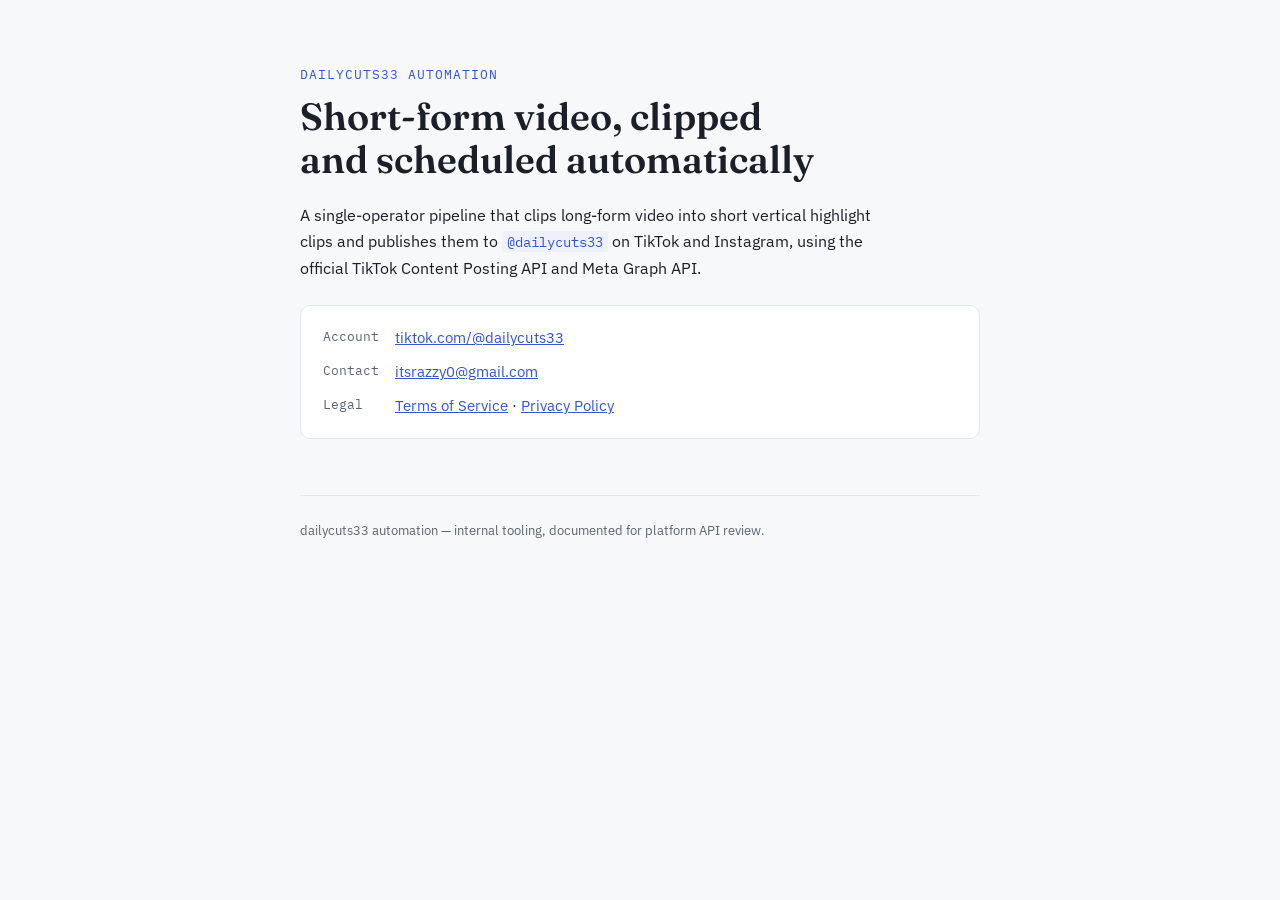
==== index.html @ b21ef155 "Initial site: ToS, Privacy Policy for dailycuts33 automation" ====
<!DOCTYPE html>
<html lang="en">
<head>
<meta charset="UTF-8">
<meta name="viewport" content="width=device-width, initial-scale=1.0">
<title>dailycuts33 automation</title>
<link rel="preconnect" href="https://fonts.googleapis.com">
<link rel="preconnect" href="https://fonts.gstatic.com" crossorigin>
<link href="https://fonts.googleapis.com/css2?family=Fraunces:opsz,wght@9..144,400;9..144,500;9..144,600&family=IBM+Plex+Sans:wght@400;500;600&family=IBM+Plex+Mono:wght@400;500&display=swap" rel="stylesheet">
<style>
  :root{
    --bg:#F7F8FA; --surface:#FFFFFF; --text:#1B1F27; --text-muted:#5B6472;
    --border:#E3E6EC; --accent:#3454D1; --accent-soft:#EEF1FC;
  }
  @media (prefers-color-scheme: dark){
    :root:not([data-theme="light"]){
      --bg:#0F1115; --surface:#171A21; --text:#E7E9ED; --text-muted:#9AA3B2;
      --border:#262B35; --accent:#6C8CFF; --accent-soft:#1B2233;
    }
  }
  :root[data-theme="dark"]{
    --bg:#0F1115; --surface:#171A21; --text:#E7E9ED; --text-muted:#9AA3B2;
    --border:#262B35; --accent:#6C8CFF; --accent-soft:#1B2233;
  }
  *{box-sizing:border-box;}
  body{
    background:var(--bg); color:var(--text); margin:0;
    font-family:"IBM Plex Sans", ui-sans-serif, system-ui, sans-serif;
    line-height:1.65; font-size:16px;
    display:flex; justify-content:center;
    padding:64px 24px 96px;
  }
  main{max-width:680px; width:100%;}
  .eyebrow{
    font-family:"IBM Plex Mono", ui-monospace, monospace;
    font-size:12.5px; letter-spacing:0.08em; text-transform:uppercase;
    color:var(--accent); margin:0 0 10px;
  }
  h1{
    font-family:"Fraunces", Georgia, serif;
    font-weight:600; font-optical-sizing:auto;
    font-size:clamp(28px, 5vw, 38px); line-height:1.15;
    margin:0 0 20px; text-wrap:balance;
  }
  p{color:var(--text); font-size:16px; max-width:60ch; margin:0 0 16px;}
  .card{
    background:var(--surface); border:1px solid var(--border);
    border-radius:10px; padding:20px 22px; margin-top:24px;
  }
  .card dl{display:grid; grid-template-columns:auto 1fr; gap:10px 16px; margin:0;}
  .card dt{
    font-family:"IBM Plex Mono", ui-monospace, monospace;
    font-size:13px; color:var(--text-muted);
  }
  .card dd{margin:0; font-size:14.5px;}
  .card dd a{color:var(--accent);}
  code{
    font-family:"IBM Plex Mono", ui-monospace, monospace;
    font-size:0.9em; background:var(--accent-soft); color:var(--accent);
    padding:1px 5px; border-radius:3px;
  }
  footer{
    margin-top:56px; padding-top:24px; border-top:1px solid var(--border);
    font-size:13px; color:var(--text-muted);
  }
</style>
</head>
<body>
<main>
  <p class="eyebrow">dailycuts33 automation</p>
  <h1>Short-form video, clipped and scheduled automatically</h1>
  <p>
    A single-operator pipeline that clips long-form video into short vertical
    highlight clips and publishes them to <code>@dailycuts33</code> on TikTok
    and Instagram, using the official TikTok Content Posting API and Meta
    Graph API.
  </p>
  <div class="card">
    <dl>
      <dt>Account</dt><dd><a href="https://www.tiktok.com/@dailycuts33">tiktok.com/@dailycuts33</a></dd>
      <dt>Contact</dt><dd><a href="mailto:itsrazzy0@gmail.com">itsrazzy0@gmail.com</a></dd>
      <dt>Legal</dt><dd><a href="tos.html">Terms of Service</a> · <a href="privacy.html">Privacy Policy</a></dd>
    </dl>
  </div>
  <footer>dailycuts33 automation — internal tooling, documented for platform API review.</footer>
</main>
</body>
</html>
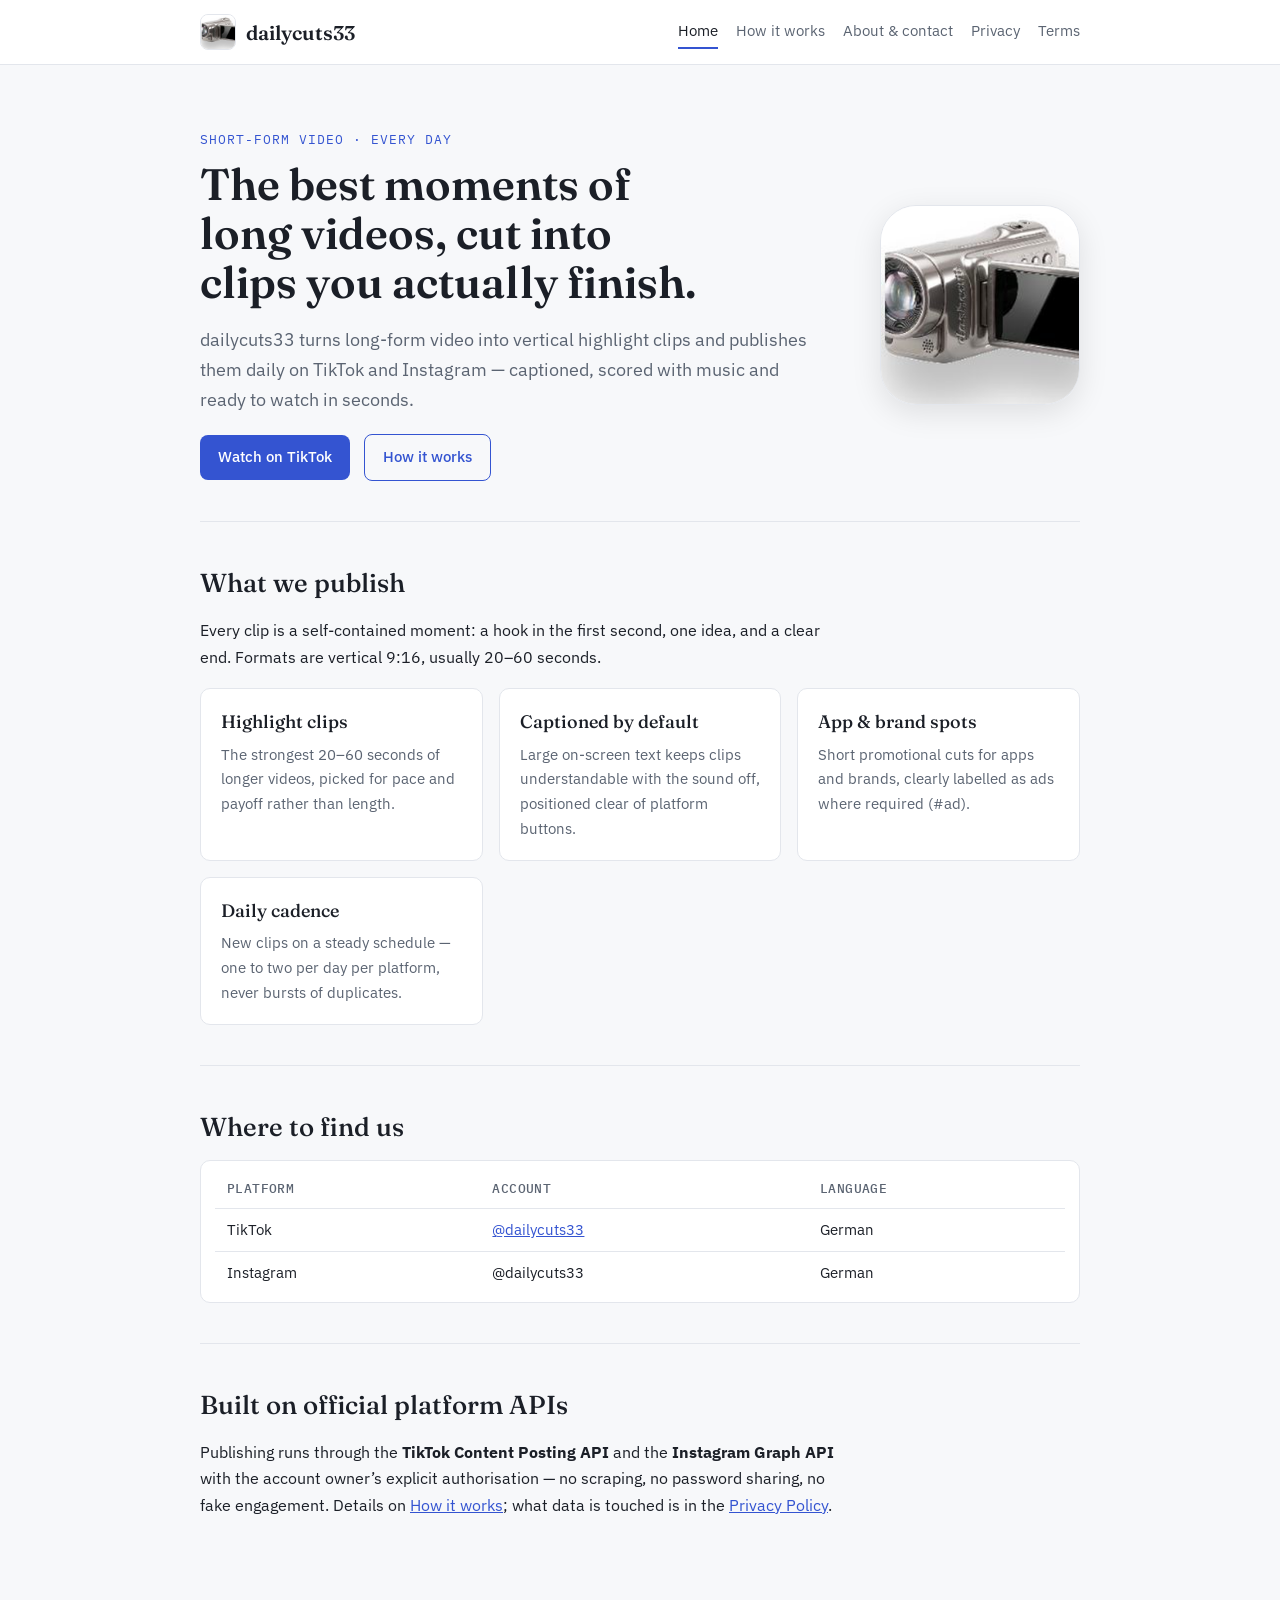
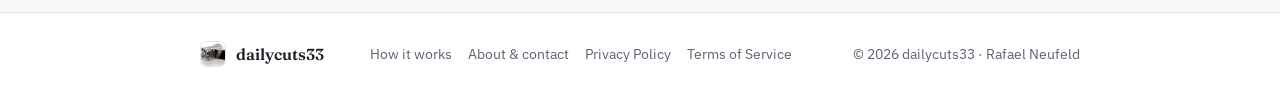
==== commit cf659b27: "Website ausgebaut fuer TikTok-Review: Icon/Favicon, Startseite, How it works, About, Navigation Co-A" ====
--- a/index.html
+++ b/index.html
@@ -3,86 +3,70 @@
 <head>
 <meta charset="UTF-8">
 <meta name="viewport" content="width=device-width, initial-scale=1.0">
-<title>dailycuts33 automation</title>
+<title>dailycuts33 – daily short-form video highlights</title>
+<meta name="description" content="dailycuts33 publishes daily short-form highlight clips on TikTok and Instagram, cut from long-form video.">
+<meta property="og:type" content="website">
+<meta property="og:site_name" content="dailycuts33">
+<meta property="og:title" content="dailycuts33 – daily short-form video highlights">
+<meta property="og:description" content="dailycuts33 publishes daily short-form highlight clips on TikTok and Instagram, cut from long-form video.">
+<meta property="og:image" content="https://itsrazzy0.github.io/dailycuts33-site/assets/icon-512.png">
+<meta property="og:url" content="https://itsrazzy0.github.io/dailycuts33-site/">
+<meta name="theme-color" content="#3454D1">
+<link rel="icon" href="favicon.ico" sizes="any">
+<link rel="icon" type="image/png" sizes="32x32" href="assets/favicon-32.png">
+<link rel="icon" type="image/png" sizes="16x16" href="assets/favicon-16.png">
+<link rel="apple-touch-icon" href="assets/apple-touch-icon.png">
 <link rel="preconnect" href="https://fonts.googleapis.com">
 <link rel="preconnect" href="https://fonts.gstatic.com" crossorigin>
 <link href="https://fonts.googleapis.com/css2?family=Fraunces:opsz,wght@9..144,400;9..144,500;9..144,600&family=IBM+Plex+Sans:wght@400;500;600&family=IBM+Plex+Mono:wght@400;500&display=swap" rel="stylesheet">
-<style>
-  :root{
-    --bg:#F7F8FA; --surface:#FFFFFF; --text:#1B1F27; --text-muted:#5B6472;
-    --border:#E3E6EC; --accent:#3454D1; --accent-soft:#EEF1FC;
-  }
-  @media (prefers-color-scheme: dark){
-    :root:not([data-theme="light"]){
-      --bg:#0F1115; --surface:#171A21; --text:#E7E9ED; --text-muted:#9AA3B2;
-      --border:#262B35; --accent:#6C8CFF; --accent-soft:#1B2233;
-    }
-  }
-  :root[data-theme="dark"]{
-    --bg:#0F1115; --surface:#171A21; --text:#E7E9ED; --text-muted:#9AA3B2;
-    --border:#262B35; --accent:#6C8CFF; --accent-soft:#1B2233;
-  }
-  *{box-sizing:border-box;}
-  body{
-    background:var(--bg); color:var(--text); margin:0;
-    font-family:"IBM Plex Sans", ui-sans-serif, system-ui, sans-serif;
-    line-height:1.65; font-size:16px;
-    display:flex; justify-content:center;
-    padding:64px 24px 96px;
-  }
-  main{max-width:680px; width:100%;}
-  .eyebrow{
-    font-family:"IBM Plex Mono", ui-monospace, monospace;
-    font-size:12.5px; letter-spacing:0.08em; text-transform:uppercase;
-    color:var(--accent); margin:0 0 10px;
-  }
-  h1{
-    font-family:"Fraunces", Georgia, serif;
-    font-weight:600; font-optical-sizing:auto;
-    font-size:clamp(28px, 5vw, 38px); line-height:1.15;
-    margin:0 0 20px; text-wrap:balance;
-  }
-  p{color:var(--text); font-size:16px; max-width:60ch; margin:0 0 16px;}
-  .card{
-    background:var(--surface); border:1px solid var(--border);
-    border-radius:10px; padding:20px 22px; margin-top:24px;
-  }
-  .card dl{display:grid; grid-template-columns:auto 1fr; gap:10px 16px; margin:0;}
-  .card dt{
-    font-family:"IBM Plex Mono", ui-monospace, monospace;
-    font-size:13px; color:var(--text-muted);
-  }
-  .card dd{margin:0; font-size:14.5px;}
-  .card dd a{color:var(--accent);}
-  code{
-    font-family:"IBM Plex Mono", ui-monospace, monospace;
-    font-size:0.9em; background:var(--accent-soft); color:var(--accent);
-    padding:1px 5px; border-radius:3px;
-  }
-  footer{
-    margin-top:56px; padding-top:24px; border-top:1px solid var(--border);
-    font-size:13px; color:var(--text-muted);
-  }
-</style>
+<link rel="stylesheet" href="assets/site.css">
 </head>
 <body>
+<header class="site-header"><div class="wrap"><a class="brand" href="index.html"><img src="assets/icon-192.png" alt="dailycuts33 logo" width="36" height="36"><span>dailycuts33</span></a><nav class="site-nav" aria-label="Main"><a href="index.html" aria-current="page">Home</a><a href="how-it-works.html">How it works</a><a href="about.html">About & contact</a><a href="privacy.html">Privacy</a><a href="tos.html">Terms</a></nav></div></header>
 <main>
-  <p class="eyebrow">dailycuts33 automation</p>
-  <h1>Short-form video, clipped and scheduled automatically</h1>
-  <p>
-    A single-operator pipeline that clips long-form video into short vertical
-    highlight clips and publishes them to <code>@dailycuts33</code> on TikTok
-    and Instagram, using the official TikTok Content Posting API and Meta
-    Graph API.
-  </p>
-  <div class="card">
-    <dl>
-      <dt>Account</dt><dd><a href="https://www.tiktok.com/@dailycuts33">tiktok.com/@dailycuts33</a></dd>
-      <dt>Contact</dt><dd><a href="mailto:itsrazzy0@gmail.com">itsrazzy0@gmail.com</a></dd>
-      <dt>Legal</dt><dd><a href="tos.html">Terms of Service</a> · <a href="privacy.html">Privacy Policy</a></dd>
-    </dl>
-  </div>
-  <footer>dailycuts33 automation — internal tooling, documented for platform API review.</footer>
+<div class="wrap">
+  <section class="hero"><div class="hero-grid">
+    <div>
+      <p class="eyebrow">Short-form video &middot; every day</p>
+      <h1>The best moments of long videos, cut into clips you actually finish.</h1>
+      <p class="lead">dailycuts33 turns long-form video into vertical highlight clips and publishes them
+      daily on TikTok and Instagram &mdash; captioned, scored with music and ready to watch in seconds.</p>
+      <a class="btn" href="https://www.tiktok.com/@dailycuts33">Watch on TikTok</a>
+      <a class="btn secondary" href="how-it-works.html">How it works</a>
+    </div>
+    <img class="hero-icon" src="assets/icon-512.png" alt="dailycuts33 app icon" width="200" height="200">
+  </div></section>
+
+  <section class="block">
+    <h2>What we publish</h2>
+    <p>Every clip is a self-contained moment: a hook in the first second, one idea, and a clear end.
+    Formats are vertical 9:16, usually 20&ndash;60 seconds.</p>
+    <div class="grid">
+      <div class="card"><h3>Highlight clips</h3><p>The strongest 20&ndash;60 seconds of longer videos, picked for pace and payoff rather than length.</p></div>
+      <div class="card"><h3>Captioned by default</h3><p>Large on-screen text keeps clips understandable with the sound off, positioned clear of platform buttons.</p></div>
+      <div class="card"><h3>App &amp; brand spots</h3><p>Short promotional cuts for apps and brands, clearly labelled as ads where required (#ad).</p></div>
+      <div class="card"><h3>Daily cadence</h3><p>New clips on a steady schedule &mdash; one to two per day per platform, never bursts of duplicates.</p></div>
+    </div>
+  </section>
+
+  <section class="block">
+    <h2>Where to find us</h2>
+    <div class="table-wrap"><table>
+      <tr><th>Platform</th><th>Account</th><th>Language</th></tr>
+      <tr><td>TikTok</td><td><a href="https://www.tiktok.com/@dailycuts33">@dailycuts33</a></td><td>German</td></tr>
+      <tr><td>Instagram</td><td>@dailycuts33</td><td>German</td></tr>
+    </table></div>
+  </section>
+
+  <section class="block">
+    <h2>Built on official platform APIs</h2>
+    <p>Publishing runs through the <b>TikTok Content Posting API</b> and the <b>Instagram Graph API</b>
+    with the account owner&rsquo;s explicit authorisation &mdash; no scraping, no password sharing, no fake engagement.
+    Details on <a href="how-it-works.html">How it works</a>; what data is touched is in the
+    <a href="privacy.html">Privacy Policy</a>.</p>
+  </section>
+</div>
 </main>
+<footer class="site-footer"><div class="wrap"><a class="brand" href="index.html"><img src="assets/icon-192.png" alt="" width="26" height="26"><span>dailycuts33</span></a><nav aria-label="Footer"><a href="how-it-works.html">How it works</a><a href="about.html">About &amp; contact</a><a href="privacy.html">Privacy Policy</a><a href="tos.html">Terms of Service</a></nav><span>&copy; 2026 dailycuts33 &middot; Rafael Neufeld</span></div></footer>
 </body>
 </html>
--- a/assets/site.css
+++ b/assets/site.css
@@ -0,0 +1,100 @@
+:root{
+  --bg:#F7F8FA; --surface:#FFFFFF; --text:#1B1F27; --text-muted:#5B6472;
+  --border:#E3E6EC; --accent:#3454D1; --accent-soft:#EEF1FC;
+}
+@media (prefers-color-scheme: dark){
+  :root:not([data-theme="light"]){
+    --bg:#0F1115; --surface:#171A21; --text:#E7E9ED; --text-muted:#9AA3B2;
+    --border:#262B35; --accent:#6C8CFF; --accent-soft:#1B2233;
+  }
+}
+:root[data-theme="dark"]{
+  --bg:#0F1115; --surface:#171A21; --text:#E7E9ED; --text-muted:#9AA3B2;
+  --border:#262B35; --accent:#6C8CFF; --accent-soft:#1B2233;
+}
+*{box-sizing:border-box;}
+html{scroll-behavior:smooth;}
+body{
+  background:var(--bg); color:var(--text); margin:0;
+  font-family:"IBM Plex Sans", ui-sans-serif, system-ui, sans-serif;
+  line-height:1.65; font-size:16px;
+}
+a{color:var(--accent);}
+.wrap{max-width:920px; margin:0 auto; padding:0 20px;}
+
+/* header / nav */
+.site-header{border-bottom:1px solid var(--border); background:var(--surface);}
+.site-header .wrap{display:flex; align-items:center; justify-content:space-between; gap:16px; flex-wrap:wrap; padding-top:14px; padding-bottom:14px;}
+.brand{display:flex; align-items:center; gap:10px; text-decoration:none; color:var(--text);}
+.brand img{width:36px; height:36px; border-radius:8px; object-fit:cover; border:1px solid var(--border);}
+.brand span{font-family:"Fraunces", Georgia, serif; font-weight:600; font-size:20px;}
+nav.site-nav{display:flex; gap:4px 18px; flex-wrap:wrap; font-size:14.5px;}
+nav.site-nav a{color:var(--text-muted); text-decoration:none; padding:4px 0; border-bottom:2px solid transparent;}
+nav.site-nav a:hover{color:var(--text);}
+nav.site-nav a[aria-current="page"]{color:var(--text); border-bottom-color:var(--accent);}
+
+/* hero */
+.hero{padding:64px 0 40px;}
+.hero-grid{display:grid; grid-template-columns:1fr 200px; gap:40px; align-items:center;}
+.hero img.hero-icon{width:200px; height:200px; border-radius:36px; object-fit:cover; border:1px solid var(--border); box-shadow:0 8px 30px rgba(0,0,0,.10);}
+.eyebrow{
+  font-family:"IBM Plex Mono", ui-monospace, monospace;
+  font-size:12.5px; letter-spacing:0.08em; text-transform:uppercase;
+  color:var(--accent); margin:0 0 10px;
+}
+h1{
+  font-family:"Fraunces", Georgia, serif; font-weight:600; font-optical-sizing:auto;
+  font-size:clamp(30px, 5.5vw, 44px); line-height:1.12; margin:0 0 18px; text-wrap:balance;
+}
+h2{font-family:"Fraunces", Georgia, serif; font-weight:500; font-size:26px; margin:0 0 12px;}
+h3{font-family:"Fraunces", Georgia, serif; font-weight:500; font-size:18px; margin:0 0 6px;}
+p{margin:0 0 14px; max-width:64ch;}
+.lead{font-size:18px; color:var(--text-muted); max-width:56ch;}
+.btn{
+  display:inline-block; background:var(--accent); color:#fff; text-decoration:none;
+  padding:10px 18px; border-radius:8px; font-weight:500; font-size:15px; margin:6px 10px 0 0;
+}
+.btn.secondary{background:transparent; color:var(--accent); border:1px solid var(--accent);}
+
+/* sections */
+section.block{padding:40px 0; border-top:1px solid var(--border);}
+.grid{display:grid; grid-template-columns:repeat(auto-fit, minmax(240px, 1fr)); gap:16px; margin-top:18px;}
+.card{background:var(--surface); border:1px solid var(--border); border-radius:10px; padding:18px 20px;}
+.card p{font-size:15px; color:var(--text-muted); margin:0;}
+.steps{counter-reset:step; list-style:none; padding:0; margin:18px 0 0; display:grid; gap:14px;}
+.steps li{counter-increment:step; background:var(--surface); border:1px solid var(--border); border-radius:10px; padding:16px 20px 16px 64px; position:relative;}
+.steps li::before{
+  content:counter(step); position:absolute; left:20px; top:14px;
+  font-family:"IBM Plex Mono", ui-monospace, monospace; font-size:13px; font-weight:500;
+  color:var(--accent); background:var(--accent-soft); border-radius:6px; padding:2px 9px;
+}
+.steps li p{margin:4px 0 0; font-size:15px; color:var(--text-muted);}
+code{
+  font-family:"IBM Plex Mono", ui-monospace, monospace; font-size:0.9em;
+  background:var(--accent-soft); color:var(--accent); padding:1px 5px; border-radius:3px;
+}
+table{width:100%; border-collapse:collapse; font-size:14.5px;}
+th,td{text-align:left; padding:9px 12px; border-bottom:1px solid var(--border); vertical-align:top;}
+th{font-family:"IBM Plex Mono", ui-monospace, monospace; font-weight:500; font-size:12.5px; letter-spacing:.03em; text-transform:uppercase; color:var(--text-muted);}
+tr:last-child td{border-bottom:none;}
+.table-wrap{overflow-x:auto; border:1px solid var(--border); border-radius:10px; background:var(--surface); padding:8px 14px;}
+details{background:var(--surface); border:1px solid var(--border); border-radius:10px; padding:12px 18px; margin-top:12px;}
+summary{cursor:pointer; font-weight:500;}
+details p{margin:10px 0 2px; color:var(--text-muted); font-size:15px;}
+dl.facts{display:grid; grid-template-columns:auto 1fr; gap:8px 18px; margin:0;}
+dl.facts dt{font-family:"IBM Plex Mono", ui-monospace, monospace; font-size:13px; color:var(--text-muted);}
+dl.facts dd{margin:0; font-size:15px;}
+
+/* footer */
+.site-footer{border-top:1px solid var(--border); background:var(--surface); margin-top:40px; padding:28px 0; font-size:14px; color:var(--text-muted);}
+.site-footer .wrap{display:flex; justify-content:space-between; gap:16px; flex-wrap:wrap; align-items:center;}
+.site-footer nav a{color:var(--text-muted); margin-right:16px; text-decoration:none;}
+.site-footer nav a:hover{color:var(--text);}
+.site-footer .brand img{width:26px; height:26px; border-radius:6px;}
+.site-footer .brand span{font-size:16px;}
+
+@media (max-width:680px){
+  .hero{padding-top:36px;}
+  .hero-grid{grid-template-columns:1fr;}
+  .hero img.hero-icon{width:112px; height:112px; border-radius:22px; order:-1;}
+}
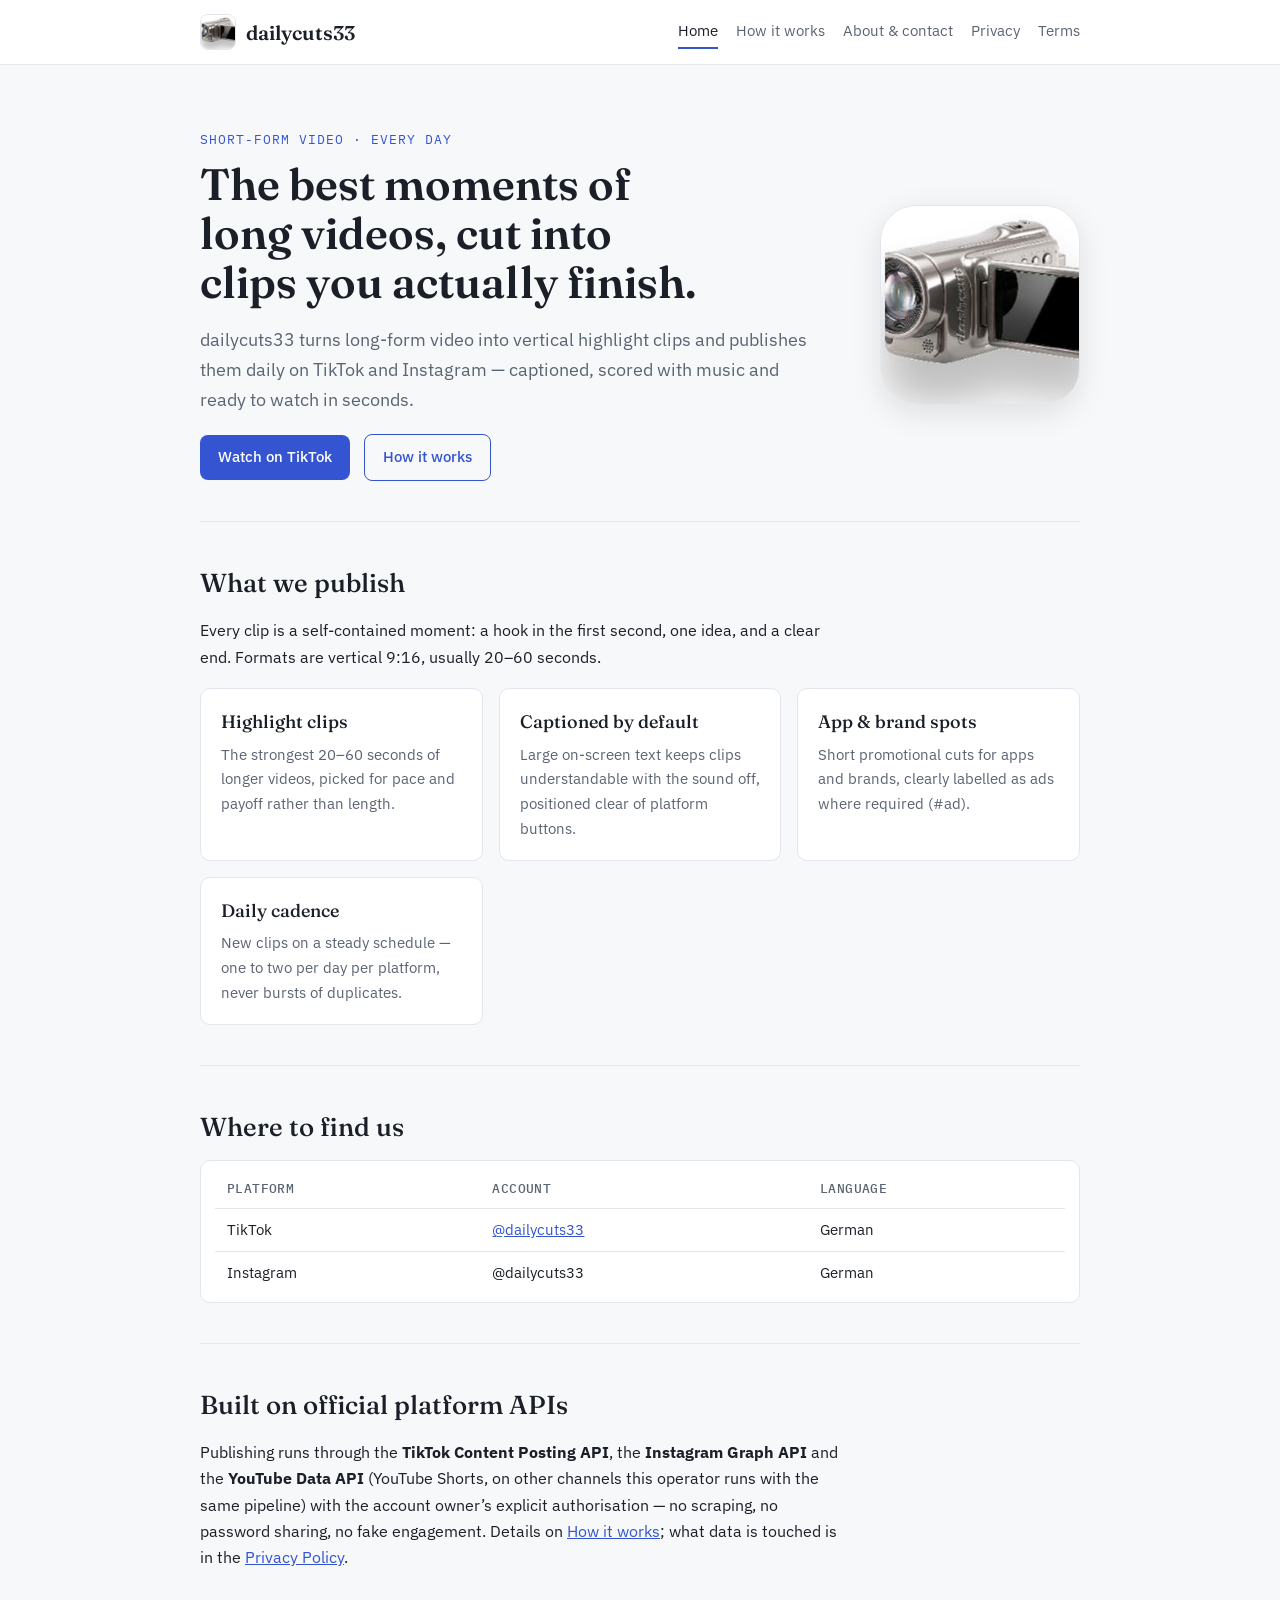
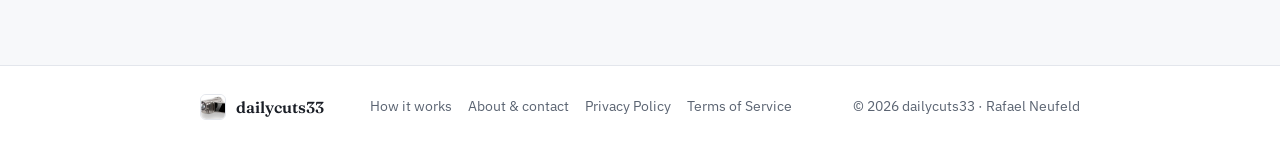
==== commit 2f300176: "Add YouTube Data API mention to homepage for API audit evidence Co-Authored-By: Claude Sonnet 5 <nor" ====
--- a/index.html
+++ b/index.html
@@ -60,7 +60,8 @@
 
   <section class="block">
     <h2>Built on official platform APIs</h2>
-    <p>Publishing runs through the <b>TikTok Content Posting API</b> and the <b>Instagram Graph API</b>
+    <p>Publishing runs through the <b>TikTok Content Posting API</b>, the <b>Instagram Graph API</b> and the
+    <b>YouTube Data API</b> (YouTube Shorts, on other channels this operator runs with the same pipeline)
     with the account owner&rsquo;s explicit authorisation &mdash; no scraping, no password sharing, no fake engagement.
     Details on <a href="how-it-works.html">How it works</a>; what data is touched is in the
     <a href="privacy.html">Privacy Policy</a>.</p>
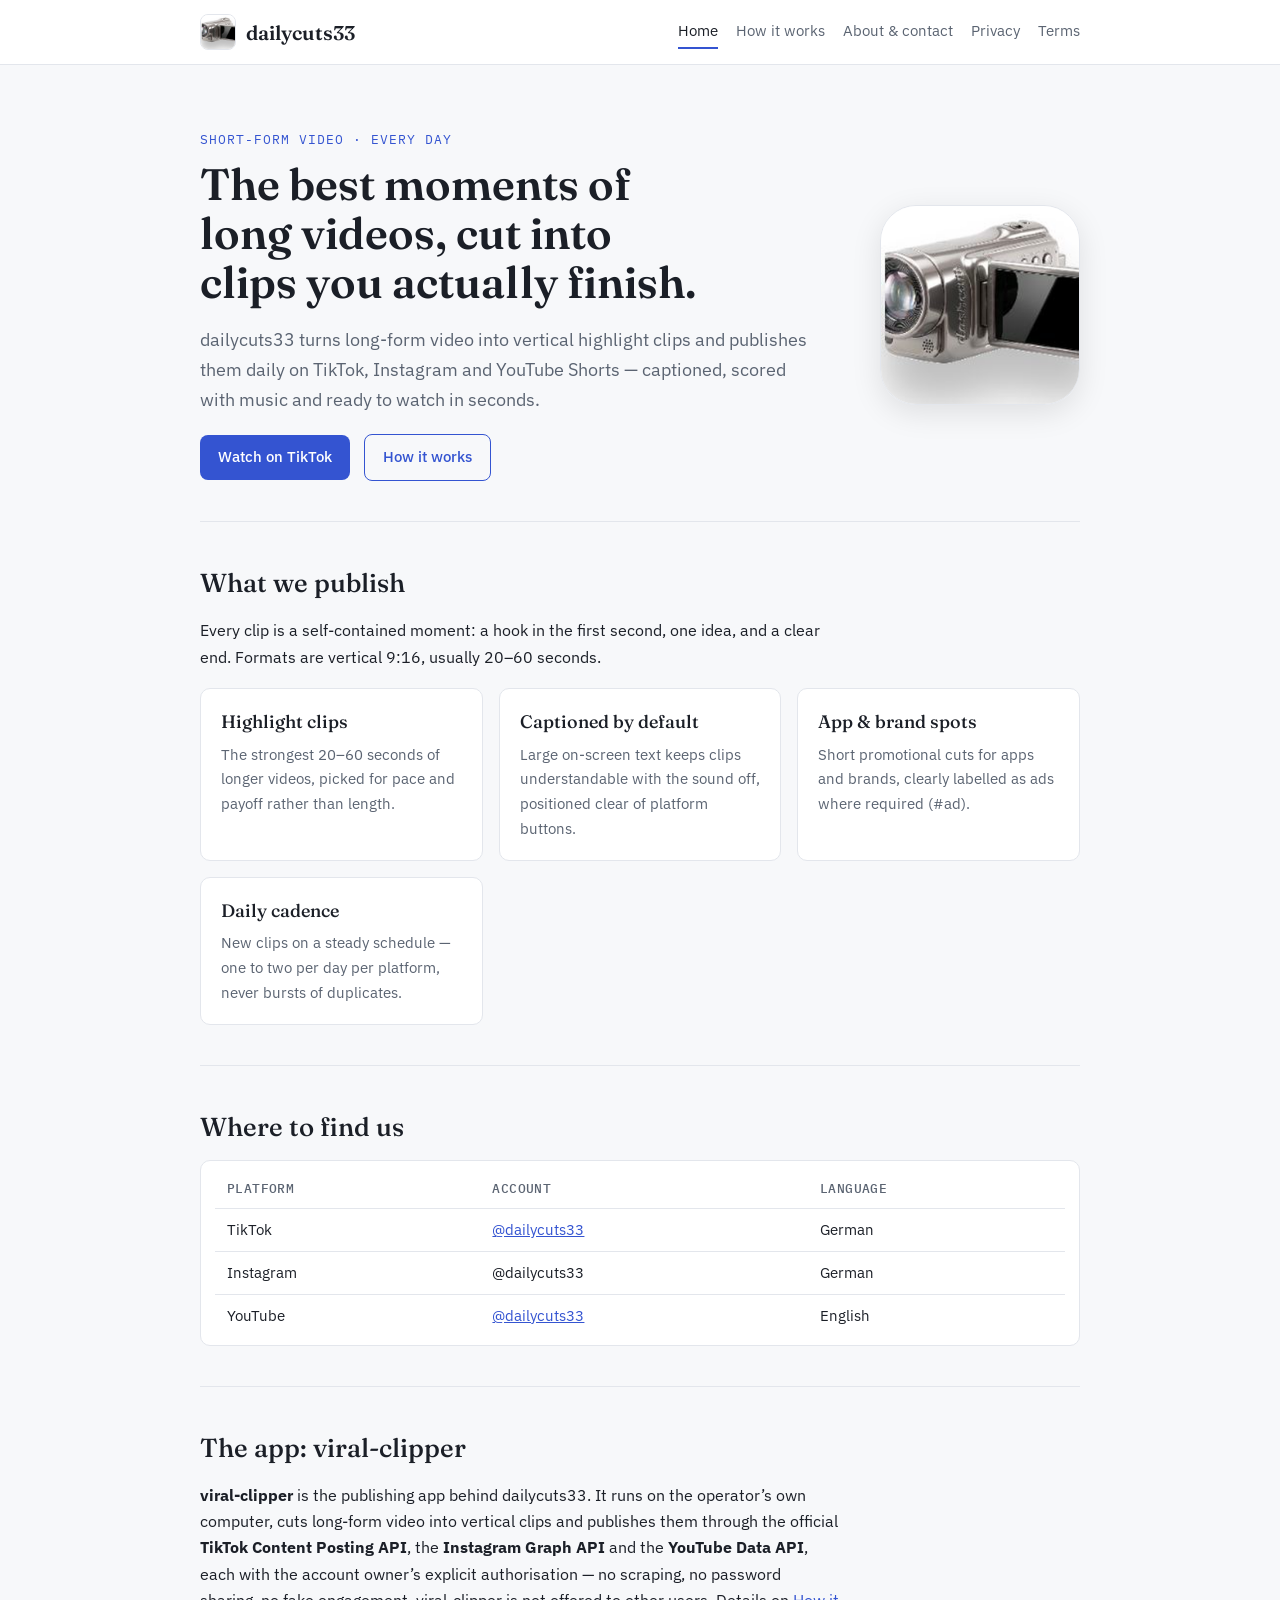
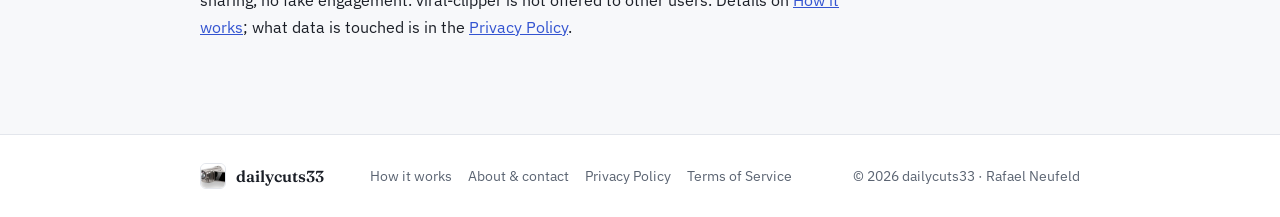
==== commit 6b3ce487: "Name the publishing app (viral-clipper) on homepage, privacy and terms Google's OAuth branding check" ====
--- a/index.html
+++ b/index.html
@@ -30,7 +30,7 @@
       <p class="eyebrow">Short-form video &middot; every day</p>
       <h1>The best moments of long videos, cut into clips you actually finish.</h1>
       <p class="lead">dailycuts33 turns long-form video into vertical highlight clips and publishes them
-      daily on TikTok and Instagram &mdash; captioned, scored with music and ready to watch in seconds.</p>
+      daily on TikTok, Instagram and YouTube Shorts &mdash; captioned, scored with music and ready to watch in seconds.</p>
       <a class="btn" href="https://www.tiktok.com/@dailycuts33">Watch on TikTok</a>
       <a class="btn secondary" href="how-it-works.html">How it works</a>
     </div>
@@ -55,14 +55,17 @@
       <tr><th>Platform</th><th>Account</th><th>Language</th></tr>
       <tr><td>TikTok</td><td><a href="https://www.tiktok.com/@dailycuts33">@dailycuts33</a></td><td>German</td></tr>
       <tr><td>Instagram</td><td>@dailycuts33</td><td>German</td></tr>
+      <tr><td>YouTube</td><td><a href="https://www.youtube.com/@dailycuts33">@dailycuts33</a></td><td>English</td></tr>
     </table></div>
   </section>
 
   <section class="block">
-    <h2>Built on official platform APIs</h2>
-    <p>Publishing runs through the <b>TikTok Content Posting API</b>, the <b>Instagram Graph API</b> and the
-    <b>YouTube Data API</b> (YouTube Shorts, on other channels this operator runs with the same pipeline)
-    with the account owner&rsquo;s explicit authorisation &mdash; no scraping, no password sharing, no fake engagement.
+    <h2>The app: viral-clipper</h2>
+    <p><b>viral-clipper</b> is the publishing app behind dailycuts33. It runs on the operator&rsquo;s own
+    computer, cuts long-form video into vertical clips and publishes them through the official
+    <b>TikTok Content Posting API</b>, the <b>Instagram Graph API</b> and the <b>YouTube Data API</b>,
+    each with the account owner&rsquo;s explicit authorisation &mdash; no scraping, no password sharing,
+    no fake engagement. viral-clipper is not offered to other users.
     Details on <a href="how-it-works.html">How it works</a>; what data is touched is in the
     <a href="privacy.html">Privacy Policy</a>.</p>
   </section>
